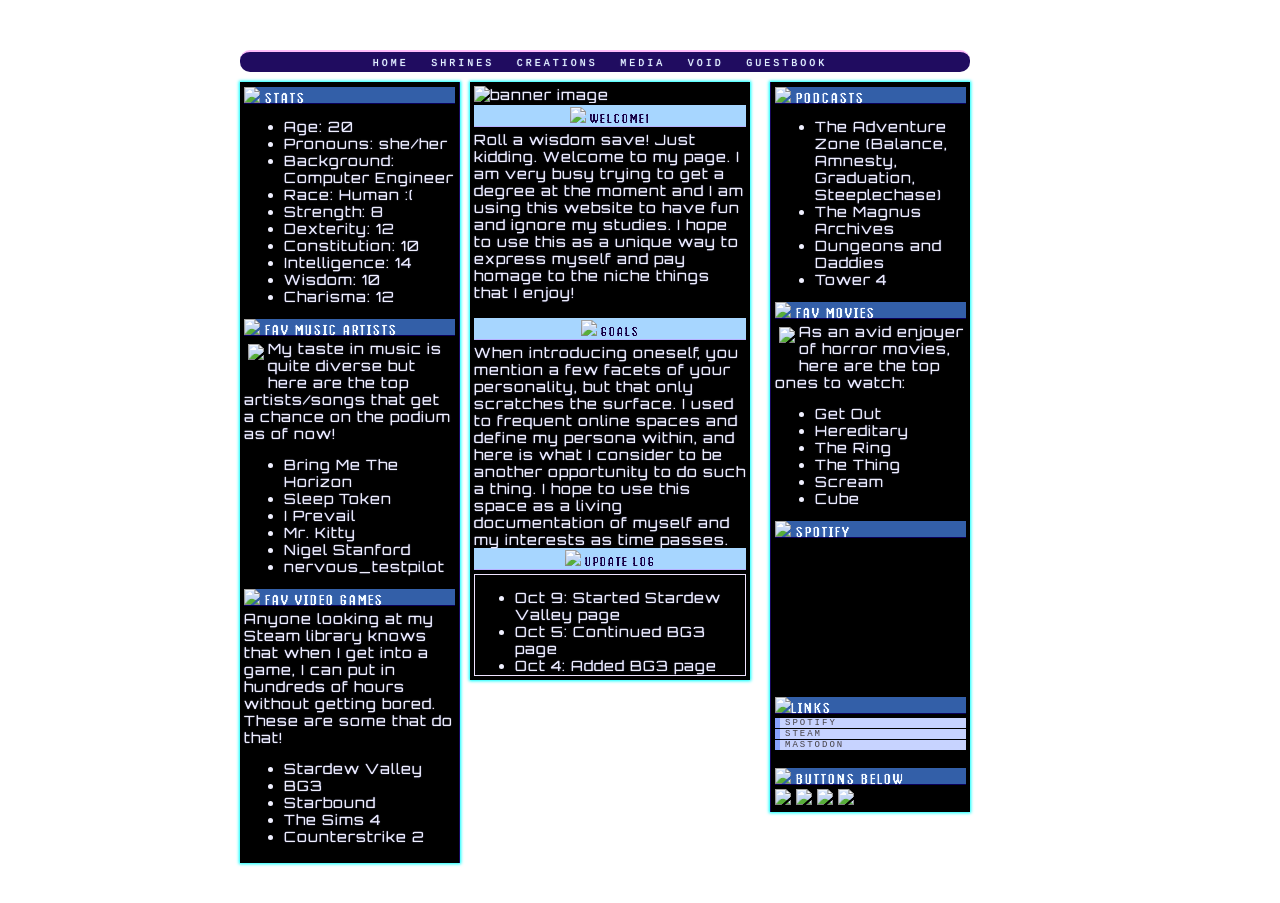
==== index.html @ 03b61a83 "Create index.html" ====
<!DOCTYPE html>
<html>
  <head>
  <link rel="preconnect" href="https://fonts.googleapis.com">
<link rel="preconnect" href="https://fonts.gstatic.com" crossorigin>
<link href="http://fonts.googleapis.com/css?family=Megrim|Lato" rel="stylesheet" type="text/css">
<link rel="preconnect" href="https://fonts.googleapis.com">
<link rel="preconnect" href="https://fonts.gstatic.com" crossorigin>
<link href="https://fonts.googleapis.com/css2?family=Handjet:wght@100..900&display=swap" rel="stylesheet">
<link rel="preconnect" href="https://fonts.googleapis.com">
<link rel="preconnect" href="https://fonts.gstatic.com" crossorigin>
<link href="https://fonts.googleapis.com/css2?family=Orbitron:wght@400..900&display=swap" rel="stylesheet">
      

    <meta charset="UTF-8">
    <meta name="viewport" content="width=device-width, initial-scale=1.0">
    <title>⋅˚₊space.jelliesଳ⋅˚₊‧</title>
    <link href="style.css" rel="stylesheet" type="text/css" media="all">
    <style type="text/css">
    

    
body {
  cursor: url("styleimages/jellycursor.png"), auto;
  background-image: url(https://pixeljoint.com/files/icons/full/space__r1437994661.gif);
  background-size: cover;
  <! want the color b6a7ff, 200e78!>
  font-family: lato, calibri, Verdana, Arial, Helvetica, sans-serif;
  font-size: 14px;
  text-shadow: 0px 0px 1px #c7c7ff;
  color:#f0f0ff;
  letter-spacing: 1px;}

      

#layout {
    margin: 50px auto;
    width: 800px;}
      
#navigation1 {
    width: 730px;
    float: left;
    margin: 0 auto;
    line-height:20px;
    text-align:center;}

#navigation2 {
    height: 20px;
    background: #200c60;
    border-top-left-radius: 10px;
    border-top-right-radius: 10px;
    border-bottom-left-radius: 10px;
    border-bottom-right-radius: 10px;
    border: 0px solid #444;
    margin: 0px;  border-left:0px solid #FBFEEA;
    border-top:2px solid #ffbbfa;
    }
      
      #navigation2 a {
    background:transparent; font:10px monospace,georgia;
    text-transform:uppercase;font-style:normal;line-height:20px;
    padding:4px; letter-spacing:3px;margin-right:10px;color:#e5f6ff;}

      
      
#content1 {
    width: 300px;
    float: left;
    margin: 10 auto;
    font-family:"Orbitron", sans-serif;
    font-style: normal;
    font-weight: normal}

#content2 {
    background:#000 url();
    border-top: 0px solid #666;
    margin: 10px;
    padding:4px;
    font-family:"Orbitron", sans-serif;
    box-shadow: 0px 0px 3px 1px #0ff}

      
      
#leftside {
    width: 220px;
    float: left;
    margin: 10 auto;}

#left {
    background:#000 url();
    border-top: 0px solid #666;
    margin: 0px;
    margin-top:10px;
    padding:4px;
    padding-top:5px;
    border-right:1px solid #18075c;
    font-family: "Orbitron", sans-serif;
    box-shadow: 0px 0px 3px 1px #0ff}

      
      
#rightside {
    width: 220px;
    float: left;
    margin: 0 auto;}

#right {
    background:#000 url();
    border-top: 0px solid #666;
    margin: 10px;
    padding:4px;
    padding-top:5px;
    border-left:1px solid #18075c;
    border-right: 0px solid #ffbbfa;
    font-family: "Orbitron", sans-serif;
    box-shadow: 0px 0px 3px 1px #0ff}
    
      

#footerwrap {
    width: 560px;
    float: left;
    margin: 0 auto;
    clear: both;
    line-height:20px;
    text-align:center;}

#footer {
    height: 40px;
    background: transparent;
    border-bottom-left-radius: 0px;
    border-bottom-right-radius: 0px;
    border: 0px solid #999;border-top:0px;
    margin: 0px;font:10px calibri;}



.title {font:16px arial;text-transform:uppercase;color:#f1faff;background:#335fa8;
      letter-spacing:2px;padding-left:4px;padding:0px;border-bottom:1px solid #0a005a;margin-bottom:4px;line-height:10px; font-family: "Handjet", sans-serif;
  font-optical-sizing: auto;
  font-weight: <weight>;
  font-style: normal;}
    
.content-title {text-align:center;font:14px arial;text-transform:uppercase;color:#140044;background:#a7d6ff;
      letter-spacing:2px;padding-left:4px;padding:2px;border-bottom:1px solid #b5b0ff;line-height:10px;margin-bottom:4px; font-family: "Handjet", sans-serif;
  font-optical-sizing: auto;
  font-weight: <weight>;
  font-style: normal;}    
    
    	
        
a:link, a:visited, a:active { 
color:#444;text-decoration:none;}
      
a:hover {
color:#999;}

b {color:#D18E8C;font-weight:normal;}

      
      
 .button {
display:block;background:#c7d3ff;margin-bottom:1px;padding-left:5px;text-transform:uppercase;border-left:5px solid #88a2ff;letter-spacing:2px;
font:9px monospace, sans-serif;color:#333;
}
.button:hover {
display:block;background:#f5f5f5;margin-bottom:1px;padding-left:5px;text-transform:uppercase;border-left:5px solid #d5c7ff;letter-spacing:2px;
font:9px monospace, arial;color:#666;
}
      
      
::-webkit-scrollbar-thumb {
background-color: #294A31;  
border-radius: 0px;
border:1px solid #ccc;
}
::-webkit-scrollbar {
width: 8px; height: 0px; 
background: transparent;
}
    
    </style>
</head>
  
  
  
<body>
  
    
<div id="layout">
        
   
   
        <div id="navigation1">
        <div id="navigation2">
        <a href="https://glassentropy.neocities.org">home</a> <a href="https://glassentropy.neocities.org/shrines">shrines</a> <a href="https://glassentropy.neocities.org/creations">creations</a> <a href="https://glassentropy.neocities.org/media">media</a> <a href="https://glassentropy.neocities.org/not_found">void</a> <a href="https://glassentropy.atabook.org/">guestbook</a>
          
          
        </div>
        </div>
  
  
  
  
        <div id="leftside">
        <div id="left">
          
          
        <div class="title">
        <img src="https://64.media.tumblr.com/8075d8ff79e6def586a9002537a0fb05/675a77468b0f4c8b-32/s75x75_c1/afbd2d9178550042dd900547893b4f3ae21e6200.gifv"> Stats </div>
        <ul>
          <li>Age: 20</li>
          <li>Pronouns: she/her</li>
          <li>Background: Computer Engineer</li>
          <li>Race: Human :(</li>
          <li>Strength: 8</li>
          <li>Dexterity: 12</li>
          <li>Constitution: 10</li>
          <li>Intelligence: 14 </li>
          <li>Wisdom: 10 </li>
          <li>Charisma: 12</li>
        </ul>
          
          
          <div class="title">
          <img src="https://64.media.tumblr.com/8075d8ff79e6def586a9002537a0fb05/675a77468b0f4c8b-32/s75x75_c1/afbd2d9178550042dd900547893b4f3ae21e6200.gifv"> Fav Music Artists </div>
<img src="https://64.media.tumblr.com/c2eaf38ad512bae8bf81dea0ddba32c4/tumblr_inline_pjztabVGAb1qi734a_400.gifv" height=30px align="left" style="margin:4px;"> 
My taste in music is quite diverse but here are the top artists/songs that get a chance on the podium as of now! 
<ul>
    <li>Bring Me The Horizon</li> <li>Sleep Token</li> <li>I Prevail</li> <li>Mr. Kitty</li> <li>Nigel Stanford</li> <li>nervous_testpilot</li>
</ul>

          
          
          <div class="title">
          <img src="https://64.media.tumblr.com/8075d8ff79e6def586a9002537a0fb05/675a77468b0f4c8b-32/s75x75_c1/afbd2d9178550042dd900547893b4f3ae21e6200.gifv"> Fav Video Games </div>
Anyone looking at my Steam library knows that when I get into a game, I can put in hundreds of hours without getting bored. These are some that do that!  
<ul>
    <li>Stardew Valley</li> <li>BG3</li> <li>Starbound</li> <li>The Sims 4</li> <li>Counterstrike 2</li>
</ul>
          
        </div>
        </div>
   
   
   
   
        <div id="content1">
        <div id="content2">
         
<img src="https://64.media.tumblr.com/c7f0bb0e48e5dab59f39ee13ab7c7410/tumblr_olpk90GNhx1rnlrxbo2_500.png" width="272" style="margin-bottom:2px;" alt="banner image"><br>
    
<div class="content-title"><img src="https://64.media.tumblr.com/8075d8ff79e6def586a9002537a0fb05/675a77468b0f4c8b-32/s75x75_c1/afbd2d9178550042dd900547893b4f3ae21e6200.gifv"> Welcome! </div>
Roll a wisdom save! Just kidding. Welcome to my page. I am very busy trying to get a degree at the moment and I am using this website to have fun and ignore my studies. I hope to use this as a unique way to express myself and pay homage to the niche things that I enjoy! <br><br>   
          
          
<div class="content-title"><img src="https://64.media.tumblr.com/8075d8ff79e6def586a9002537a0fb05/675a77468b0f4c8b-32/s75x75_c1/afbd2d9178550042dd900547893b4f3ae21e6200.gifv"> Goals </div>
When introducing oneself, you mention a few facets of your personality, but that only scratches the surface. I used to frequent online spaces and define my persona within, and here is what I consider to be another opportunity to do such a thing. I hope to use this space as a living documentation of myself and my interests as time passes. 
  
<div class="content-title"><img src="https://64.media.tumblr.com/8075d8ff79e6def586a9002537a0fb05/675a77468b0f4c8b-32/s75x75_c1/afbd2d9178550042dd900547893b4f3ae21e6200.gifv"> Update Log </div> 
<div style="height:100px;width:270px;border:1px solid #efe2ff;overflow:auto;">
<ul>
          <li>Oct 9: Started Stardew Valley page</li>
          <li>Oct 5: Continued BG3 page</li>
          <li>Oct 4: Added BG3 page</li>
          <li>Oct 3: Worked on shrines</li>
          <li>Sep 16: Added a few embeds</li>
          <li>Sep 15: Made account </li>
          </ul>
</div>
</div>
</div>
</div>
        
   
   
          
        <div id="rightside">
        <div id="right">
          
                   
<div class="title">
<img src="https://64.media.tumblr.com/8075d8ff79e6def586a9002537a0fb05/675a77468b0f4c8b-32/s75x75_c1/afbd2d9178550042dd900547893b4f3ae21e6200.gifv"> Podcasts </div>   
<ul>
<li>The Adventure Zone (Balance, Amnesty, Graduation, Steeplechase)</li>
<li>The Magnus Archives</li>  
<li>Dungeons and Daddies</li> 
<li>Tower 4</li>
</ul>         

 <div class="title">
          <img src="https://64.media.tumblr.com/8075d8ff79e6def586a9002537a0fb05/675a77468b0f4c8b-32/s75x75_c1/afbd2d9178550042dd900547893b4f3ae21e6200.gifv"> Fav Movies</div>
          <img src="https://64.media.tumblr.com/c2eaf38ad512bae8bf81dea0ddba32c4/tumblr_inline_pjztabVGAb1qi734a_400.gifv" height=30px align="left" style="margin:4px;"> 
As an avid enjoyer of horror movies, here are the top ones to watch: 
<ul>
    <li>Get Out</li><li>Hereditary</li><li>The Ring</li> <li>The Thing</li> <li>Scream</li> <li>Cube</li>
</ul>
          
<div class="title">
<img src="https://64.media.tumblr.com/8075d8ff79e6def586a9002537a0fb05/675a77468b0f4c8b-32/s75x75_c1/afbd2d9178550042dd900547893b4f3ae21e6200.gifv"> Spotify </div>  
<iframe style="border-radius:12px" src="https://open.spotify.com/embed/playlist/5ChOmPVNMXtzlqCOx0ndo5?utm_source=generator" width="100%" height="152" frameborder="0" allowfullscreen="" allow="autoplay; clipboard-write; encrypted-media; fullscreen; picture-in-picture" loading="lazy"></iframe>                  
                   
<div class="title">
<img src="https://64.media.tumblr.com/8075d8ff79e6def586a9002537a0fb05/675a77468b0f4c8b-32/s75x75_c1/afbd2d9178550042dd900547893b4f3ae21e6200.gifv">links</div>  
          <a href="https://open.spotify.com/user/tmr5b4obgpc4z6iu2bwmz85d6?si=041c940abf2a4a41" class="button">Spotify</a>
          <a href="https://steamcommunity.com/profiles/76561198974904320/" class="button">Steam</a>
          <a href="https://mastodon.social/@redacted_riri" class="button">Mastodon</a>
          <br>
          
<div class="title">
<img src="https://64.media.tumblr.com/8075d8ff79e6def586a9002537a0fb05/675a77468b0f4c8b-32/s75x75_c1/afbd2d9178550042dd900547893b4f3ae21e6200.gifv"> Buttons Below </div>
<a href="https://glassentropy.neocities.org/"><img src="https://glassentropy.neocities.org/glassentropybanner.png"></a>
<a href="https://bance.neocities.org/"><img src="https://bance.neocities.org/image/bance.gif"></a>
<a href="https://glassentropy.neocities.org/"><img src="https://glassentropy.neocities.org/styleimages/slipaway.gif"></a>
<a href="https://glassentropy.neocities.org/"><img src="https://glassentropy.neocities.org/styleimages/stargazer.gif"></a>
          
        </div>
        </div>
   
   
   
   
   
        <div id="footerwrap">
        <div id="footer"><br>
          
        </div>
        </div>
    </div>
  </body>
</html>
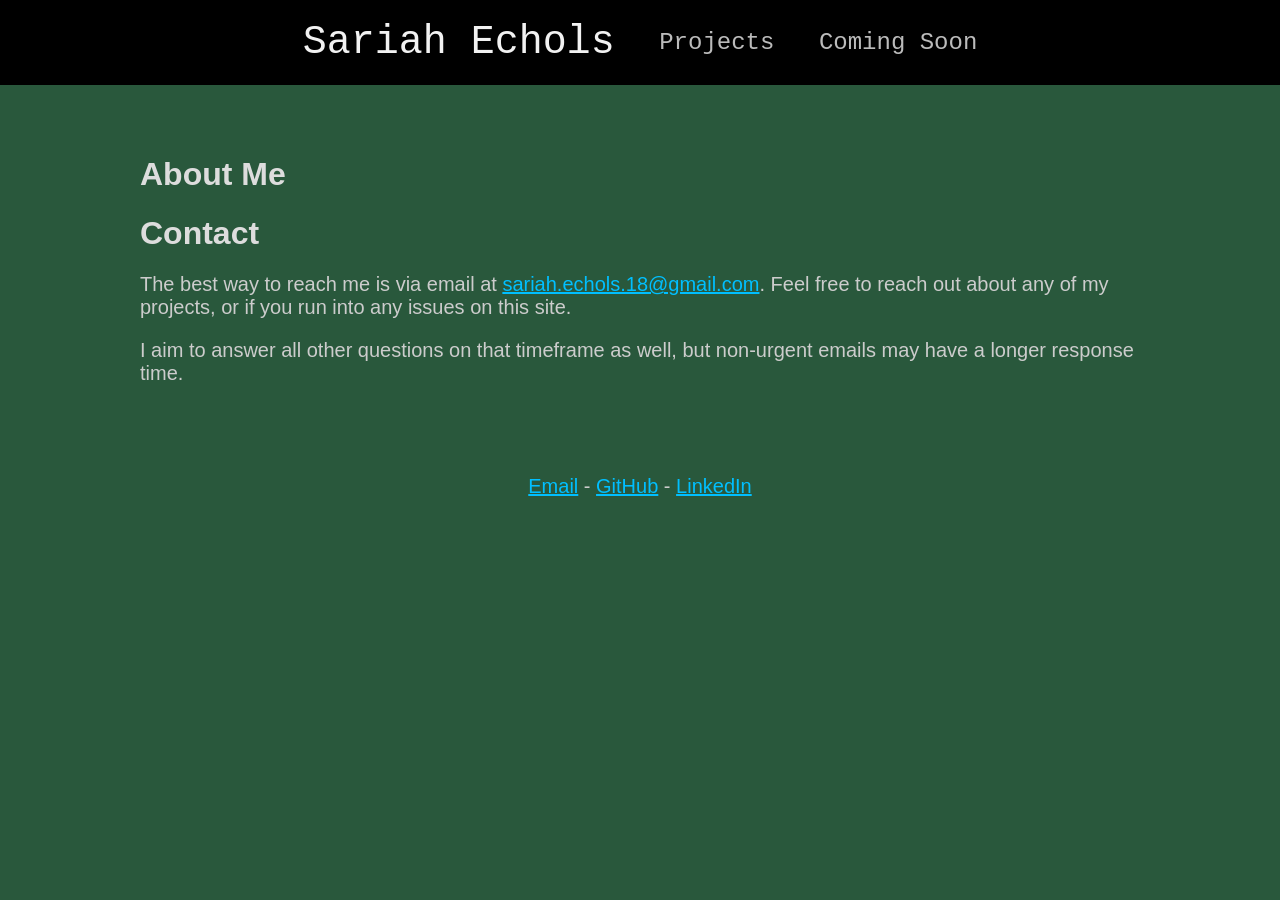
==== commit f5dd65ac: "Refresh personal website" ====
--- a/index.html
+++ b/index.html
@@ -1,331 +1,156 @@
 <!DOCTYPE html>
 <html>
-  <head>
-  <link rel="preconnect" href="https://fonts.googleapis.com">
-<link rel="preconnect" href="https://fonts.gstatic.com" crossorigin>
-<link href="http://fonts.googleapis.com/css?family=Megrim|Lato" rel="stylesheet" type="text/css">
-<link rel="preconnect" href="https://fonts.googleapis.com">
-<link rel="preconnect" href="https://fonts.gstatic.com" crossorigin>
-<link href="https://fonts.googleapis.com/css2?family=Handjet:wght@100..900&display=swap" rel="stylesheet">
-<link rel="preconnect" href="https://fonts.googleapis.com">
-<link rel="preconnect" href="https://fonts.gstatic.com" crossorigin>
-<link href="https://fonts.googleapis.com/css2?family=Orbitron:wght@400..900&display=swap" rel="stylesheet">
-      
+<head>
+	
+	<title>Sariah Echols</title>
+	<meta name="viewport" content="width=device-width, initial-scale=1.0">
+	<link rel="icon" type="image/png" href="/images/favicon.png">
+	
+	<style>
+	
+	body{
+		margin: auto;
+		background-color: #29583c;
+		font-family: Helvetica, sans-serif;
+	}
+	
+	p{
+		font-size:20px;
+		color: #ccc;
+	}
+	
+	h1{
+		color: #ddd;
+	}
+	
+	li{
+		color: #ccc;
+	}
+	
+	ul.p{
+		font-size:20px;
+		color: #ccc;
+	}
+	
+	a{
+		color: #00bfff;
+	}
+	a:visited{
+		color: #9932cc;
+	}
+	
+	.normal-content{
+		max-width: 1000px;
+		margin: auto;
+		padding-right: 50px;
+		padding-left: 50px;
+	}
+	
+	.centered-content{
+		max-width: 1000px;
+		margin: auto;
+		padding-right: 50px;
+		padding-left: 50px;
+		text-align: center;
+	}
 
-    <meta charset="UTF-8">
-    <meta name="viewport" content="width=device-width, initial-scale=1.0">
-    <title>⋅˚₊space.jelliesଳ⋅˚₊‧</title>
-    <link href="style.css" rel="stylesheet" type="text/css" media="all">
-    <style type="text/css">
-    
+	ul.nav {
+		padding-left: 0px;
+		padding-top: 10px;
+		padding-bottom: 10px;
+		color: #bbb;
+		background-color: #000;
+		text-align: center;
+		position: relative;
+		bottom: 16px;
+	}
+	
+	ul.nav li{
+		display: inline-block;
+		padding: 10px 20px;
+		font-size: 24px;
+		text-decoration: none;
+		color: #bbb;
+	}
+	
+	.top-bar-link a{
+		color: #bbb;
+		font-size: 24px;
+		text-decoration: none;
+		font-family: Courier, sans-serif;
+	}
+	
+	.top-bar-link a:hover{
+		color: #ddd;
+	}
+	
+	.top-bar-title a{
+		color: #f2f2f2;
+		font-size: 40px;
+		text-decoration: none;
+		font-family: Courier, sans-serif;
+	}
+	
+	.top-bar-title a:hover{
+		color: #fff;
+	}
+	
+	.footer{ 
+		padding-top: 50px;
+		text-align: center;
+    }
+   
+	</style>
+	
+</head>
 
-    
-body {
-  cursor: url("styleimages/jellycursor.png"), auto;
-  background-image: url(https://pixeljoint.com/files/icons/full/space__r1437994661.gif);
-  background-size: cover;
-  <! want the color b6a7ff, 200e78!>
-  font-family: lato, calibri, Verdana, Arial, Helvetica, sans-serif;
-  font-size: 14px;
-  text-shadow: 0px 0px 1px #c7c7ff;
-  color:#f0f0ff;
-  letter-spacing: 1px;}
+<body>
 
-      
-
-#layout {
-    margin: 50px auto;
-    width: 800px;}
-      
-#navigation1 {
-    width: 730px;
-    float: left;
-    margin: 0 auto;
-    line-height:20px;
-    text-align:center;}
-
-#navigation2 {
-    height: 20px;
-    background: #200c60;
-    border-top-left-radius: 10px;
-    border-top-right-radius: 10px;
-    border-bottom-left-radius: 10px;
-    border-bottom-right-radius: 10px;
-    border: 0px solid #444;
-    margin: 0px;  border-left:0px solid #FBFEEA;
-    border-top:2px solid #ffbbfa;
-    }
-      
-      #navigation2 a {
-    background:transparent; font:10px monospace,georgia;
-    text-transform:uppercase;font-style:normal;line-height:20px;
-    padding:4px; letter-spacing:3px;margin-right:10px;color:#e5f6ff;}
-
-      
-      
-#content1 {
-    width: 300px;
-    float: left;
-    margin: 10 auto;
-    font-family:"Orbitron", sans-serif;
-    font-style: normal;
-    font-weight: normal}
-
-#content2 {
-    background:#000 url();
-    border-top: 0px solid #666;
-    margin: 10px;
-    padding:4px;
-    font-family:"Orbitron", sans-serif;
-    box-shadow: 0px 0px 3px 1px #0ff}
-
-      
-      
-#leftside {
-    width: 220px;
-    float: left;
-    margin: 10 auto;}
-
-#left {
-    background:#000 url();
-    border-top: 0px solid #666;
-    margin: 0px;
-    margin-top:10px;
-    padding:4px;
-    padding-top:5px;
-    border-right:1px solid #18075c;
-    font-family: "Orbitron", sans-serif;
-    box-shadow: 0px 0px 3px 1px #0ff}
-
-      
-      
-#rightside {
-    width: 220px;
-    float: left;
-    margin: 0 auto;}
-
-#right {
-    background:#000 url();
-    border-top: 0px solid #666;
-    margin: 10px;
-    padding:4px;
-    padding-top:5px;
-    border-left:1px solid #18075c;
-    border-right: 0px solid #ffbbfa;
-    font-family: "Orbitron", sans-serif;
-    box-shadow: 0px 0px 3px 1px #0ff}
-    
-      
-
-#footerwrap {
-    width: 560px;
-    float: left;
-    margin: 0 auto;
-    clear: both;
-    line-height:20px;
-    text-align:center;}
-
-#footer {
-    height: 40px;
-    background: transparent;
-    border-bottom-left-radius: 0px;
-    border-bottom-right-radius: 0px;
-    border: 0px solid #999;border-top:0px;
-    margin: 0px;font:10px calibri;}
-
-
-
-.title {font:16px arial;text-transform:uppercase;color:#f1faff;background:#335fa8;
-      letter-spacing:2px;padding-left:4px;padding:0px;border-bottom:1px solid #0a005a;margin-bottom:4px;line-height:10px; font-family: "Handjet", sans-serif;
-  font-optical-sizing: auto;
-  font-weight: <weight>;
-  font-style: normal;}
-    
-.content-title {text-align:center;font:14px arial;text-transform:uppercase;color:#140044;background:#a7d6ff;
-      letter-spacing:2px;padding-left:4px;padding:2px;border-bottom:1px solid #b5b0ff;line-height:10px;margin-bottom:4px; font-family: "Handjet", sans-serif;
-  font-optical-sizing: auto;
-  font-weight: <weight>;
-  font-style: normal;}    
-    
-    	
-        
-a:link, a:visited, a:active { 
-color:#444;text-decoration:none;}
-      
-a:hover {
-color:#999;}
-
-b {color:#D18E8C;font-weight:normal;}
-
-      
-      
- .button {
-display:block;background:#c7d3ff;margin-bottom:1px;padding-left:5px;text-transform:uppercase;border-left:5px solid #88a2ff;letter-spacing:2px;
-font:9px monospace, sans-serif;color:#333;
-}
-.button:hover {
-display:block;background:#f5f5f5;margin-bottom:1px;padding-left:5px;text-transform:uppercase;border-left:5px solid #d5c7ff;letter-spacing:2px;
-font:9px monospace, arial;color:#666;
-}
-      
-      
-::-webkit-scrollbar-thumb {
-background-color: #294A31;  
-border-radius: 0px;
-border:1px solid #ccc;
-}
-::-webkit-scrollbar {
-width: 8px; height: 0px; 
-background: transparent;
-}
-    
-    </style>
-</head>
-  
-  
-  
-<body>
-  
-    
-<div id="layout">
-        
-   
-   
-        <div id="navigation1">
-        <div id="navigation2">
-        <a href="https://glassentropy.neocities.org">home</a> <a href="https://glassentropy.neocities.org/shrines">shrines</a> <a href="https://glassentropy.neocities.org/creations">creations</a> <a href="https://glassentropy.neocities.org/media">media</a> <a href="https://glassentropy.neocities.org/not_found">void</a> <a href="https://glassentropy.atabook.org/">guestbook</a>
-          
-          
-        </div>
-        </div>
-  
-  
-  
-  
-        <div id="leftside">
-        <div id="left">
-          
-          
-        <div class="title">
-        <img src="https://64.media.tumblr.com/8075d8ff79e6def586a9002537a0fb05/675a77468b0f4c8b-32/s75x75_c1/afbd2d9178550042dd900547893b4f3ae21e6200.gifv"> Stats </div>
-        <ul>
-          <li>Age: 20</li>
-          <li>Pronouns: she/her</li>
-          <li>Background: Computer Engineer</li>
-          <li>Race: Human :(</li>
-          <li>Strength: 8</li>
-          <li>Dexterity: 12</li>
-          <li>Constitution: 10</li>
-          <li>Intelligence: 14 </li>
-          <li>Wisdom: 10 </li>
-          <li>Charisma: 12</li>
-        </ul>
-          
-          
-          <div class="title">
-          <img src="https://64.media.tumblr.com/8075d8ff79e6def586a9002537a0fb05/675a77468b0f4c8b-32/s75x75_c1/afbd2d9178550042dd900547893b4f3ae21e6200.gifv"> Fav Music Artists </div>
-<img src="https://64.media.tumblr.com/c2eaf38ad512bae8bf81dea0ddba32c4/tumblr_inline_pjztabVGAb1qi734a_400.gifv" height=30px align="left" style="margin:4px;"> 
-My taste in music is quite diverse but here are the top artists/songs that get a chance on the podium as of now! 
-<ul>
-    <li>Bring Me The Horizon</li> <li>Sleep Token</li> <li>I Prevail</li> <li>Mr. Kitty</li> <li>Nigel Stanford</li> <li>nervous_testpilot</li>
+<ul class="nav">
+	<li>
+		<div class="top-bar-title">
+			<a href="./index.html">Sariah Echols</a>
+		</div>
+	</li>
+	<li style="transform: translateY(-8%);">
+		<div class="top-bar-link">
+			<a href="./projects.html" style="text-decoration: none;">Projects</a>
+		</div>
+	</li>
+	<li style="transform: translateY(-8%);">
+		<div class="top-bar-link">
+			<a href="./index.html" style="text-decoration: none;">Coming Soon</a>
+		</div>
+	</li>
 </ul>
 
-          
-          
-          <div class="title">
-          <img src="https://64.media.tumblr.com/8075d8ff79e6def586a9002537a0fb05/675a77468b0f4c8b-32/s75x75_c1/afbd2d9178550042dd900547893b4f3ae21e6200.gifv"> Fav Video Games </div>
-Anyone looking at my Steam library knows that when I get into a game, I can put in hundreds of hours without getting bored. These are some that do that!  
-<ul>
-    <li>Stardew Valley</li> <li>BG3</li> <li>Starbound</li> <li>The Sims 4</li> <li>Counterstrike 2</li>
-</ul>
-          
-        </div>
-        </div>
-   
-   
-   
-   
-        <div id="content1">
-        <div id="content2">
-         
-<img src="https://64.media.tumblr.com/c7f0bb0e48e5dab59f39ee13ab7c7410/tumblr_olpk90GNhx1rnlrxbo2_500.png" width="272" style="margin-bottom:2px;" alt="banner image"><br>
-    
-<div class="content-title"><img src="https://64.media.tumblr.com/8075d8ff79e6def586a9002537a0fb05/675a77468b0f4c8b-32/s75x75_c1/afbd2d9178550042dd900547893b4f3ae21e6200.gifv"> Welcome! </div>
-Roll a wisdom save! Just kidding. Welcome to my page. I am very busy trying to get a degree at the moment and I am using this website to have fun and ignore my studies. I hope to use this as a unique way to express myself and pay homage to the niche things that I enjoy! <br><br>   
-          
-          
-<div class="content-title"><img src="https://64.media.tumblr.com/8075d8ff79e6def586a9002537a0fb05/675a77468b0f4c8b-32/s75x75_c1/afbd2d9178550042dd900547893b4f3ae21e6200.gifv"> Goals </div>
-When introducing oneself, you mention a few facets of your personality, but that only scratches the surface. I used to frequent online spaces and define my persona within, and here is what I consider to be another opportunity to do such a thing. I hope to use this space as a living documentation of myself and my interests as time passes. 
-  
-<div class="content-title"><img src="https://64.media.tumblr.com/8075d8ff79e6def586a9002537a0fb05/675a77468b0f4c8b-32/s75x75_c1/afbd2d9178550042dd900547893b4f3ae21e6200.gifv"> Update Log </div> 
-<div style="height:100px;width:270px;border:1px solid #efe2ff;overflow:auto;">
-<ul>
-          <li>Oct 9: Started Stardew Valley page</li>
-          <li>Oct 5: Continued BG3 page</li>
-          <li>Oct 4: Added BG3 page</li>
-          <li>Oct 3: Worked on shrines</li>
-          <li>Sep 16: Added a few embeds</li>
-          <li>Sep 15: Made account </li>
-          </ul>
+<div class="normal-content">
+
+	<img src="images\" alt="" width="400px" style="border-radius:10%; transform:translateX(10px); float: right;"><br>
+	
+	<h1>About Me</h1>
+	<p>
+	
+	</p>
+	
+	<h1>Contact</h1>
+	<p>
+	The best way to reach me is via email at <a href="mailto:sariah.echols.18@gmail.com">sariah.echols.18@gmail.com</a>.
+	Feel free to reach out about any of my projects, or if you run into any issues on this site.
+	</p>
+	<p>
+	I aim to answer all other questions on that timeframe as well, but non-urgent emails may have a longer response time.
+	</p>
+	<p>
+	</p>
+	
+	<div class="footer">
+		<p>
+			<a href="mailto:sariah.echols.18@gmail.com">Email</a> - <a href="https://github.com/redacted-riri">GitHub</a> - <a href="https://www.linkedin.com/in/sariah-echols/">LinkedIn</a>
+		</p>
+	</div>
+	
 </div>
-</div>
-</div>
-</div>
-        
-   
-   
-          
-        <div id="rightside">
-        <div id="right">
-          
-                   
-<div class="title">
-<img src="https://64.media.tumblr.com/8075d8ff79e6def586a9002537a0fb05/675a77468b0f4c8b-32/s75x75_c1/afbd2d9178550042dd900547893b4f3ae21e6200.gifv"> Podcasts </div>   
-<ul>
-<li>The Adventure Zone (Balance, Amnesty, Graduation, Steeplechase)</li>
-<li>The Magnus Archives</li>  
-<li>Dungeons and Daddies</li> 
-<li>Tower 4</li>
-</ul>         
 
- <div class="title">
-          <img src="https://64.media.tumblr.com/8075d8ff79e6def586a9002537a0fb05/675a77468b0f4c8b-32/s75x75_c1/afbd2d9178550042dd900547893b4f3ae21e6200.gifv"> Fav Movies</div>
-          <img src="https://64.media.tumblr.com/c2eaf38ad512bae8bf81dea0ddba32c4/tumblr_inline_pjztabVGAb1qi734a_400.gifv" height=30px align="left" style="margin:4px;"> 
-As an avid enjoyer of horror movies, here are the top ones to watch: 
-<ul>
-    <li>Get Out</li><li>Hereditary</li><li>The Ring</li> <li>The Thing</li> <li>Scream</li> <li>Cube</li>
-</ul>
-          
-<div class="title">
-<img src="https://64.media.tumblr.com/8075d8ff79e6def586a9002537a0fb05/675a77468b0f4c8b-32/s75x75_c1/afbd2d9178550042dd900547893b4f3ae21e6200.gifv"> Spotify </div>  
-<iframe style="border-radius:12px" src="https://open.spotify.com/embed/playlist/5ChOmPVNMXtzlqCOx0ndo5?utm_source=generator" width="100%" height="152" frameborder="0" allowfullscreen="" allow="autoplay; clipboard-write; encrypted-media; fullscreen; picture-in-picture" loading="lazy"></iframe>                  
-                   
-<div class="title">
-<img src="https://64.media.tumblr.com/8075d8ff79e6def586a9002537a0fb05/675a77468b0f4c8b-32/s75x75_c1/afbd2d9178550042dd900547893b4f3ae21e6200.gifv">links</div>  
-          <a href="https://open.spotify.com/user/tmr5b4obgpc4z6iu2bwmz85d6?si=041c940abf2a4a41" class="button">Spotify</a>
-          <a href="https://steamcommunity.com/profiles/76561198974904320/" class="button">Steam</a>
-          <a href="https://mastodon.social/@redacted_riri" class="button">Mastodon</a>
-          <br>
-          
-<div class="title">
-<img src="https://64.media.tumblr.com/8075d8ff79e6def586a9002537a0fb05/675a77468b0f4c8b-32/s75x75_c1/afbd2d9178550042dd900547893b4f3ae21e6200.gifv"> Buttons Below </div>
-<a href="https://glassentropy.neocities.org/"><img src="https://glassentropy.neocities.org/glassentropybanner.png"></a>
-<a href="https://bance.neocities.org/"><img src="https://bance.neocities.org/image/bance.gif"></a>
-<a href="https://glassentropy.neocities.org/"><img src="https://glassentropy.neocities.org/styleimages/slipaway.gif"></a>
-<a href="https://glassentropy.neocities.org/"><img src="https://glassentropy.neocities.org/styleimages/stargazer.gif"></a>
-          
-        </div>
-        </div>
-   
-   
-   
-   
-   
-        <div id="footerwrap">
-        <div id="footer"><br>
-          
-        </div>
-        </div>
-    </div>
-  </body>
+</body>
 </html>
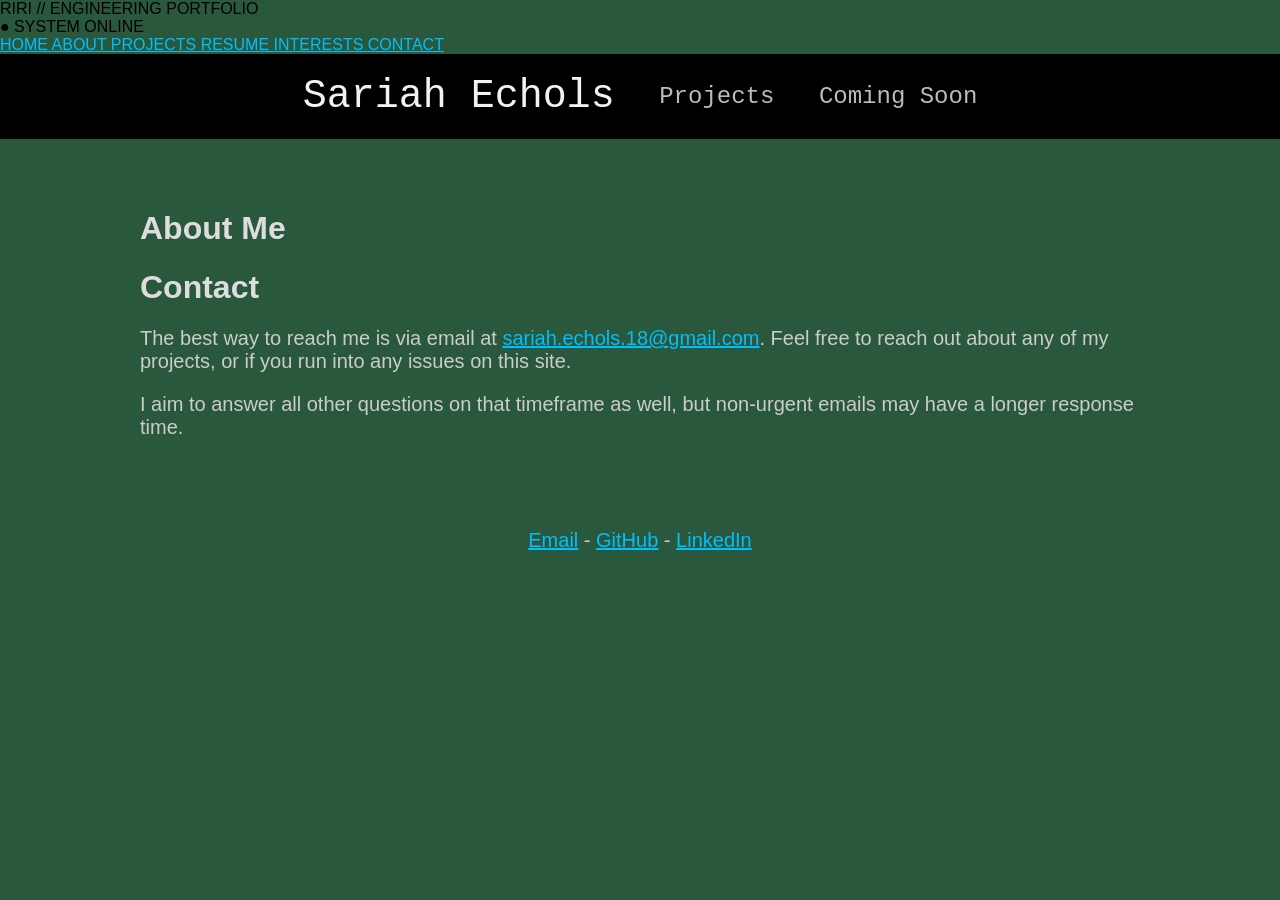
==== commit 1f5614a8: "Add navigation css file for header" ====
--- a/index.html
+++ b/index.html
@@ -1,5 +1,46 @@
 <!DOCTYPE html>
 <html>
+	<header class="site-header">
+
+    <div class="system-bar">
+        <div class="system-name">
+            RIRI // ENGINEERING PORTFOLIO
+        </div>
+
+        <div class="system-status">
+            ● SYSTEM ONLINE
+        </div>
+    </div>
+
+    <nav class="main-nav">
+
+        <a href="index.html" class="active">
+            HOME
+        </a>
+
+        <a href="about.html">
+            ABOUT
+        </a>
+
+        <a href="projects.html">
+            PROJECTS
+        </a>
+
+        <a href="resume.html">
+            RESUME
+        </a>
+
+        <a href="interests.html">
+            INTERESTS
+        </a>
+
+        <a href="contact.html">
+            CONTACT
+        </a>
+
+    </nav>
+
+</header>
 <head>
 	
 	<title>Sariah Echols</title>
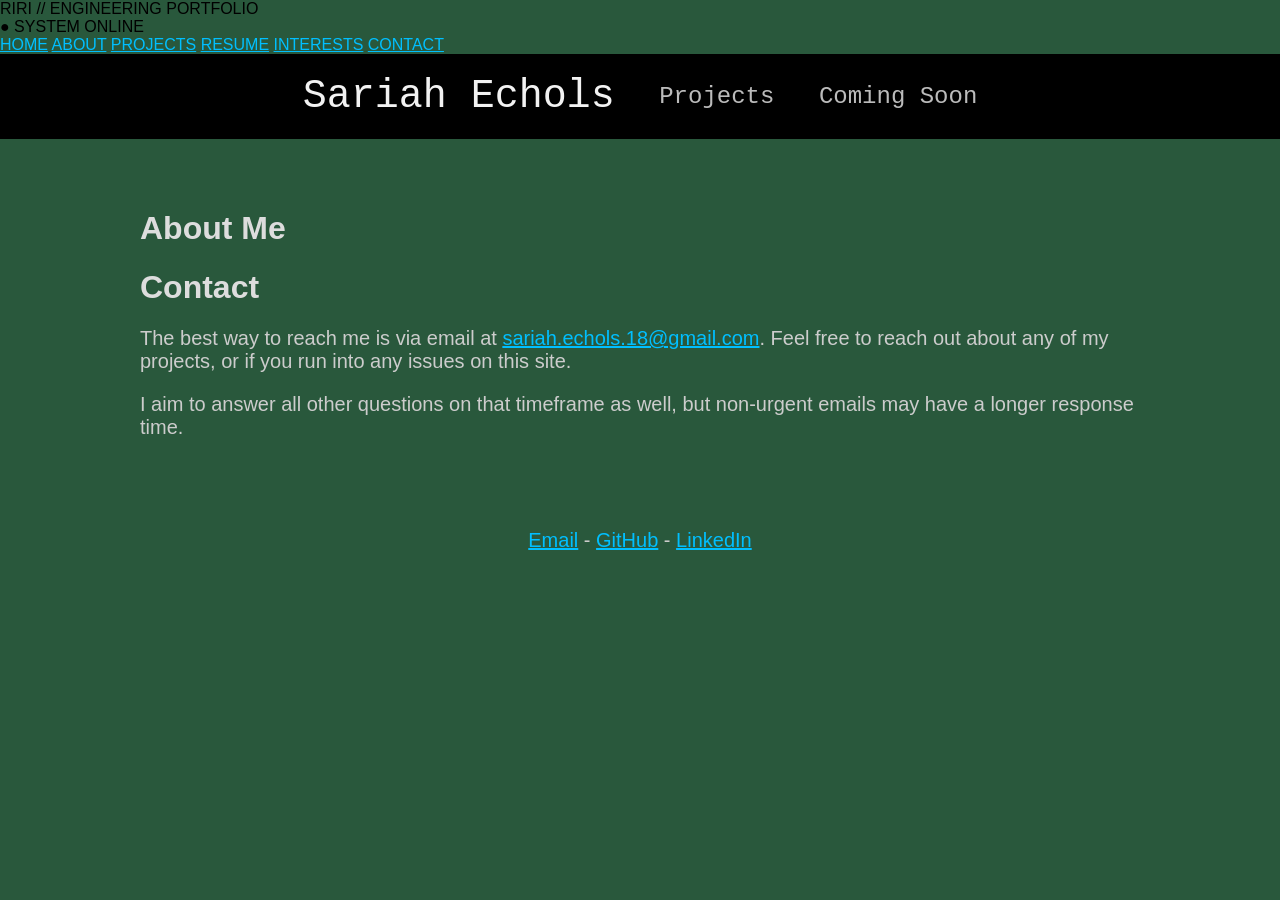
==== commit 328264f4: "add more stylesheets and contact page" ====
--- a/index.html
+++ b/index.html
@@ -1,46 +1,28 @@
 <!DOCTYPE html>
 <html>
-	<header class="site-header">
+    <!-- ================================
+         SITE HEADER
+         ================================ -->
+    <header class="site-header">
+        <div class="system-bar">
+            <div class="system-name">
+                RIRI // ENGINEERING PORTFOLIO
+            </div>
 
-    <div class="system-bar">
-        <div class="system-name">
-            RIRI // ENGINEERING PORTFOLIO
+            <div class="system-status">
+                ● SYSTEM ONLINE
+            </div>
         </div>
 
-        <div class="system-status">
-            ● SYSTEM ONLINE
-        </div>
-    </div>
-
-    <nav class="main-nav">
-
-        <a href="index.html" class="active">
-            HOME
-        </a>
-
-        <a href="about.html">
-            ABOUT
-        </a>
-
-        <a href="projects.html">
-            PROJECTS
-        </a>
-
-        <a href="resume.html">
-            RESUME
-        </a>
-
-        <a href="interests.html">
-            INTERESTS
-        </a>
-
-        <a href="contact.html">
-            CONTACT
-        </a>
-
-    </nav>
-
-</header>
+        <nav class="main-nav">
+            <a href="index.html" class="active">HOME</a>
+            <a href="about.html">ABOUT</a>
+            <a href="projects.html">PROJECTS</a>
+            <a href="resume.html">RESUME</a>
+            <a href="interests.html">INTERESTS</a>
+            <a href="contact.html" >CONTACT</a>
+        </nav>
+    </header>
 <head>
 	
 	<title>Sariah Echols</title>
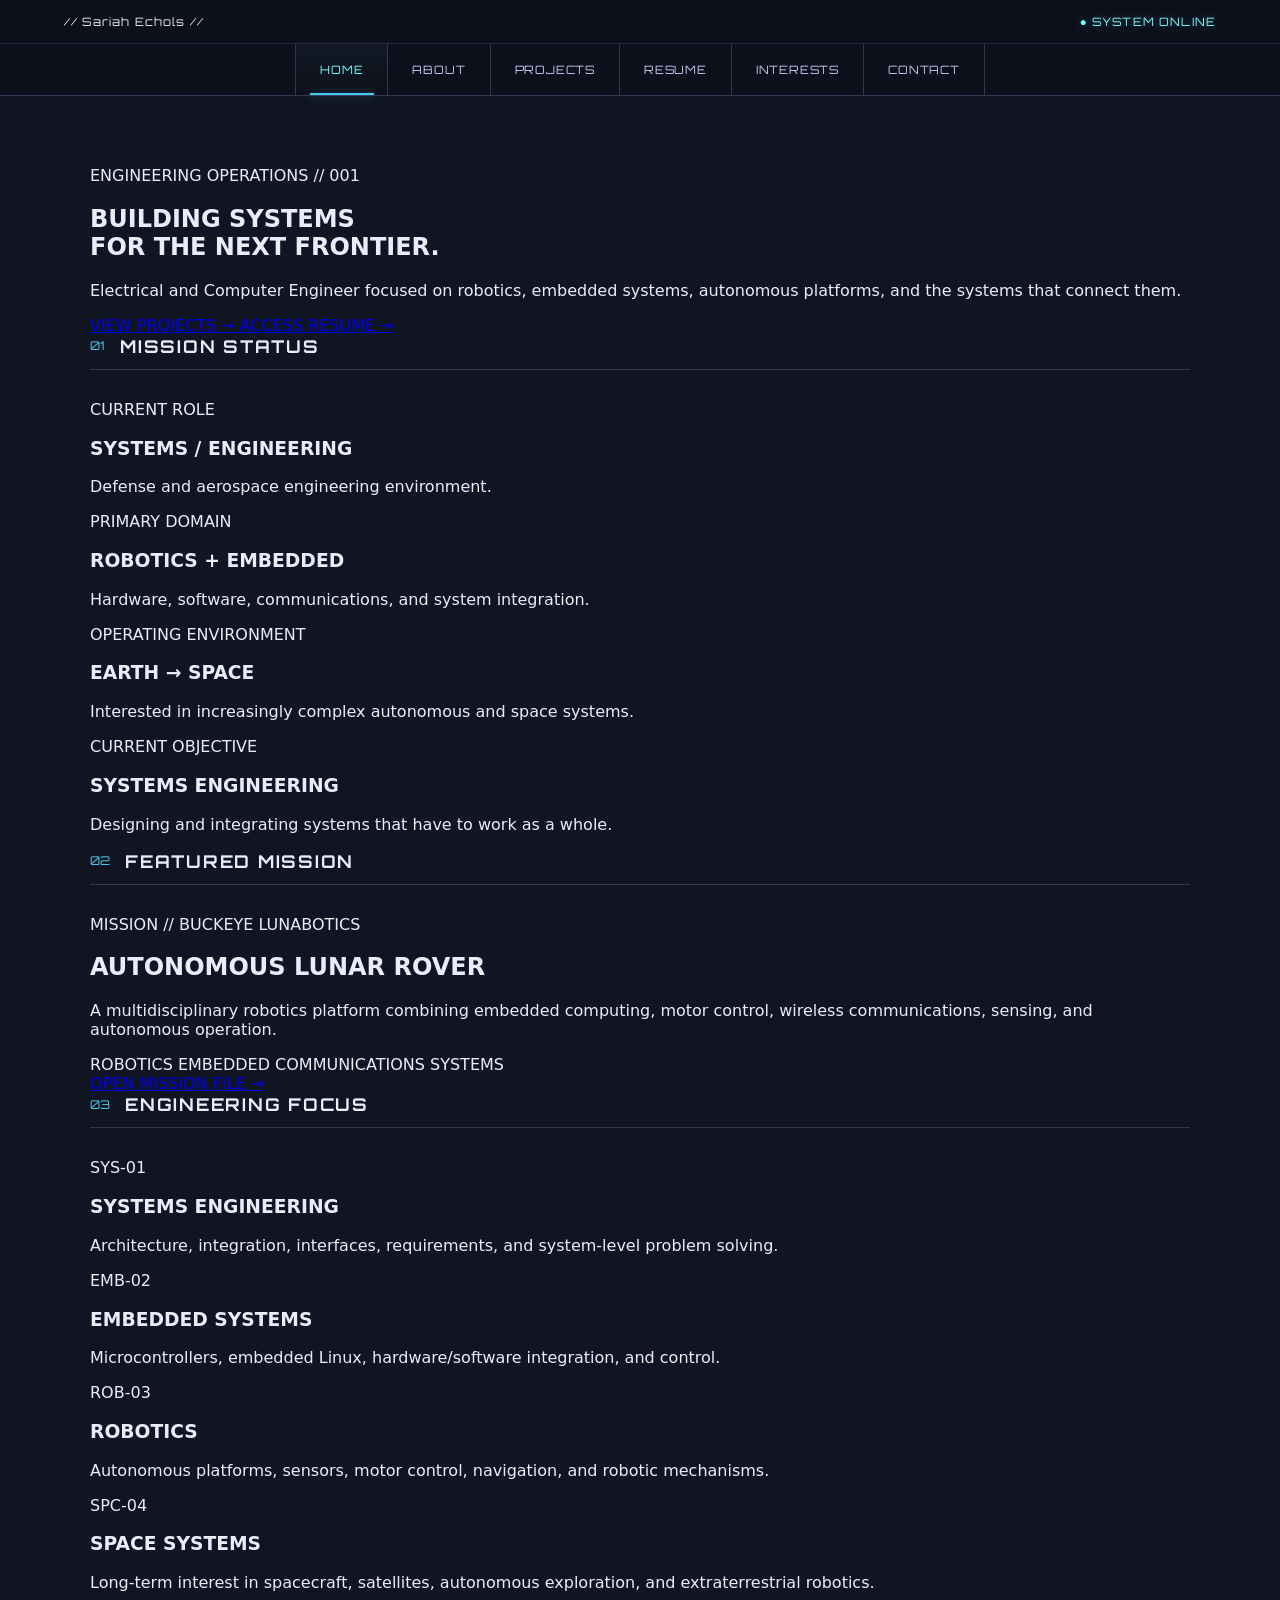
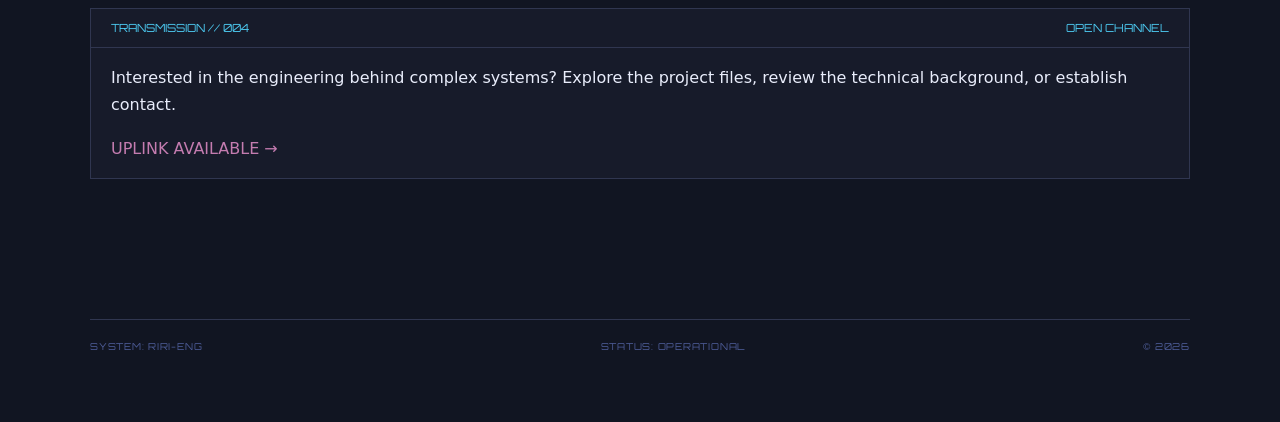
==== commit c591fe12: "Frame for main page" ====
--- a/index.html
+++ b/index.html
@@ -1,179 +1,368 @@
 <!DOCTYPE html>
-<html>
-    <!-- ================================
+<html lang="en">
+
+<head>
+    <meta charset="UTF-8">
+    <meta name="viewport" content="width=device-width, initial-scale=1.0">
+
+    <title>// Sariah Echols //</title>
+
+    <link
+        href="https://fonts.googleapis.com/css2?family=Orbitron:wght@400;500;600;700&display=swap"
+        rel="stylesheet"
+    >
+
+    <link rel="stylesheet" href="css/main.css">
+    <link rel="stylesheet" href="css/navigation.css">
+</head>
+
+<body>
+
+    <!-- =========================================
          SITE HEADER
-         ================================ -->
+    ========================================== -->
     <header class="site-header">
         <div class="system-bar">
-            <div class="system-name">
-                RIRI // ENGINEERING PORTFOLIO
-            </div>
-
-            <div class="system-status">
+            <span class="system-name">
+                // Sariah Echols //
+            </span>
+
+            <span class="system-status">
                 ● SYSTEM ONLINE
-            </div>
+            </span>
         </div>
 
         <nav class="main-nav">
-            <a href="index.html" class="active">HOME</a>
-            <a href="about.html">ABOUT</a>
-            <a href="projects.html">PROJECTS</a>
-            <a href="resume.html">RESUME</a>
-            <a href="interests.html">INTERESTS</a>
-            <a href="contact.html" >CONTACT</a>
+            <a href="index.html" class="active">
+                HOME
+            </a>
+
+            <a href="about.html">
+                ABOUT
+            </a>
+
+            <a href="projects.html">
+                PROJECTS
+            </a>
+
+            <a href="resume.html">
+                RESUME
+            </a>
+
+            <a href="interests.html">
+                INTERESTS
+            </a>
+
+            <a href="contact.html">
+                CONTACT
+            </a>
         </nav>
     </header>
-<head>
-	
-	<title>Sariah Echols</title>
-	<meta name="viewport" content="width=device-width, initial-scale=1.0">
-	<link rel="icon" type="image/png" href="/images/favicon.png">
-	
-	<style>
-	
-	body{
-		margin: auto;
-		background-color: #29583c;
-		font-family: Helvetica, sans-serif;
-	}
-	
-	p{
-		font-size:20px;
-		color: #ccc;
-	}
-	
-	h1{
-		color: #ddd;
-	}
-	
-	li{
-		color: #ccc;
-	}
-	
-	ul.p{
-		font-size:20px;
-		color: #ccc;
-	}
-	
-	a{
-		color: #00bfff;
-	}
-	a:visited{
-		color: #9932cc;
-	}
-	
-	.normal-content{
-		max-width: 1000px;
-		margin: auto;
-		padding-right: 50px;
-		padding-left: 50px;
-	}
-	
-	.centered-content{
-		max-width: 1000px;
-		margin: auto;
-		padding-right: 50px;
-		padding-left: 50px;
-		text-align: center;
-	}
-
-	ul.nav {
-		padding-left: 0px;
-		padding-top: 10px;
-		padding-bottom: 10px;
-		color: #bbb;
-		background-color: #000;
-		text-align: center;
-		position: relative;
-		bottom: 16px;
-	}
-	
-	ul.nav li{
-		display: inline-block;
-		padding: 10px 20px;
-		font-size: 24px;
-		text-decoration: none;
-		color: #bbb;
-	}
-	
-	.top-bar-link a{
-		color: #bbb;
-		font-size: 24px;
-		text-decoration: none;
-		font-family: Courier, sans-serif;
-	}
-	
-	.top-bar-link a:hover{
-		color: #ddd;
-	}
-	
-	.top-bar-title a{
-		color: #f2f2f2;
-		font-size: 40px;
-		text-decoration: none;
-		font-family: Courier, sans-serif;
-	}
-	
-	.top-bar-title a:hover{
-		color: #fff;
-	}
-	
-	.footer{ 
-		padding-top: 50px;
-		text-align: center;
-    }
-   
-	</style>
-	
-</head>
-
-<body>
-
-<ul class="nav">
-	<li>
-		<div class="top-bar-title">
-			<a href="./index.html">Sariah Echols</a>
-		</div>
-	</li>
-	<li style="transform: translateY(-8%);">
-		<div class="top-bar-link">
-			<a href="./projects.html" style="text-decoration: none;">Projects</a>
-		</div>
-	</li>
-	<li style="transform: translateY(-8%);">
-		<div class="top-bar-link">
-			<a href="./index.html" style="text-decoration: none;">Coming Soon</a>
-		</div>
-	</li>
-</ul>
-
-<div class="normal-content">
-
-	<img src="images\" alt="" width="400px" style="border-radius:10%; transform:translateX(10px); float: right;"><br>
-	
-	<h1>About Me</h1>
-	<p>
-	
-	</p>
-	
-	<h1>Contact</h1>
-	<p>
-	The best way to reach me is via email at <a href="mailto:sariah.echols.18@gmail.com">sariah.echols.18@gmail.com</a>.
-	Feel free to reach out about any of my projects, or if you run into any issues on this site.
-	</p>
-	<p>
-	I aim to answer all other questions on that timeframe as well, but non-urgent emails may have a longer response time.
-	</p>
-	<p>
-	</p>
-	
-	<div class="footer">
-		<p>
-			<a href="mailto:sariah.echols.18@gmail.com">Email</a> - <a href="https://github.com/redacted-riri">GitHub</a> - <a href="https://www.linkedin.com/in/sariah-echols/">LinkedIn</a>
-		</p>
-	</div>
-	
-</div>
+
+
+    <main class="page-container">
+
+        <!-- =====================================
+             MISSION INTRODUCTION
+        ====================================== -->
+        <section class="hero">
+            <div class="hero-label">
+                ENGINEERING OPERATIONS // 001
+            </div>
+
+            <h1>
+                BUILDING SYSTEMS<br>
+                FOR THE NEXT FRONTIER.
+            </h1>
+
+            <p class="hero-description">
+                Electrical and Computer Engineer focused on robotics,
+                embedded systems, autonomous platforms, and the systems
+                that connect them.
+            </p>
+
+            <div class="hero-actions">
+                <a href="projects.html">
+                    VIEW PROJECTS →
+                </a>
+
+                <a href="resume.html">
+                    ACCESS RESUME →
+                </a>
+            </div>
+        </section>
+
+
+        <!-- =====================================
+             MISSION STATUS
+        ====================================== -->
+        <section class="mission-status">
+            <div class="section-heading">
+                <span class="section-number">
+                    01
+                </span>
+
+                <h2>
+                    MISSION STATUS
+                </h2>
+            </div>
+
+
+            <div class="status-grid">
+                <div class="status-card">
+                    <span class="status-label">
+                        CURRENT ROLE
+                    </span>
+
+                    <h3>
+                        SYSTEMS / ENGINEERING
+                    </h3>
+
+                    <p>
+                        Defense and aerospace engineering
+                        environment.
+                    </p>
+                </div>
+
+
+                <div class="status-card">
+                    <span class="status-label">
+                        PRIMARY DOMAIN
+                    </span>
+
+                    <h3>
+                        ROBOTICS + EMBEDDED
+                    </h3>
+
+                    <p>
+                        Hardware, software, communications,
+                        and system integration.
+                    </p>
+                </div>
+
+
+                <div class="status-card">
+                    <span class="status-label">
+                        OPERATING ENVIRONMENT
+                    </span>
+
+                    <h3>
+                        EARTH → SPACE
+                    </h3>
+
+                    <p>
+                        Interested in increasingly complex
+                        autonomous and space systems.
+                    </p>
+                </div>
+
+
+                <div class="status-card">
+                    <span class="status-label">
+                        CURRENT OBJECTIVE
+                    </span>
+
+                    <h3>
+                        SYSTEMS ENGINEERING
+                    </h3>
+
+                    <p>
+                        Designing and integrating systems
+                        that have to work as a whole.
+                    </p>
+                </div>
+            </div>
+        </section>
+
+
+        <!-- =====================================
+             FEATURED MISSION
+        ====================================== -->
+        <section class="featured-project">
+            <div class="section-heading">
+                <span class="section-number">
+                    02
+                </span>
+
+                <h2>
+                    FEATURED MISSION
+                </h2>
+            </div>
+
+
+            <div class="project-panel">
+                <div class="project-meta">
+                    MISSION // BUCKEYE LUNABOTICS
+                </div>
+
+                <h2>
+                    AUTONOMOUS LUNAR ROVER
+                </h2>
+
+                <p>
+                    A multidisciplinary robotics platform combining
+                    embedded computing, motor control, wireless
+                    communications, sensing, and autonomous operation.
+                </p>
+
+
+                <div class="project-tags">
+                    <span>
+                        ROBOTICS
+                    </span>
+
+                    <span>
+                        EMBEDDED
+                    </span>
+
+                    <span>
+                        COMMUNICATIONS
+                    </span>
+
+                    <span>
+                        SYSTEMS
+                    </span>
+                </div>
+
+
+                <a href="projects/lunabotics.html">
+                    OPEN MISSION FILE →
+                </a>
+            </div>
+        </section>
+
+
+        <!-- =====================================
+             ENGINEERING FOCUS
+        ====================================== -->
+        <section class="engineering-focus">
+            <div class="section-heading">
+                <span class="section-number">
+                    03
+                </span>
+
+                <h2>
+                    ENGINEERING FOCUS
+                </h2>
+            </div>
+
+
+            <div class="focus-grid">
+                <article class="focus-card">
+                    <span class="focus-code">
+                        SYS-01
+                    </span>
+
+                    <h3>
+                        SYSTEMS ENGINEERING
+                    </h3>
+
+                    <p>
+                        Architecture, integration, interfaces,
+                        requirements, and system-level problem solving.
+                    </p>
+                </article>
+
+
+                <article class="focus-card">
+                    <span class="focus-code">
+                        EMB-02
+                    </span>
+
+                    <h3>
+                        EMBEDDED SYSTEMS
+                    </h3>
+
+                    <p>
+                        Microcontrollers, embedded Linux,
+                        hardware/software integration, and control.
+                    </p>
+                </article>
+
+
+                <article class="focus-card">
+                    <span class="focus-code">
+                        ROB-03
+                    </span>
+
+                    <h3>
+                        ROBOTICS
+                    </h3>
+
+                    <p>
+                        Autonomous platforms, sensors, motor control,
+                        navigation, and robotic mechanisms.
+                    </p>
+                </article>
+
+
+                <article class="focus-card">
+                    <span class="focus-code">
+                        SPC-04
+                    </span>
+
+                    <h3>
+                        SPACE SYSTEMS
+                    </h3>
+
+                    <p>
+                        Long-term interest in spacecraft, satellites,
+                        autonomous exploration, and extraterrestrial
+                        robotics.
+                    </p>
+                </article>
+            </div>
+        </section>
+
+
+        <!-- =====================================
+             TRANSMISSION
+        ====================================== -->
+        <section class="transmission-panel">
+            <div class="transmission-header">
+                <span>
+                    TRANSMISSION // 004
+                </span>
+
+                <span>
+                    OPEN CHANNEL
+                </span>
+            </div>
+
+
+            <p>
+                Interested in the engineering behind complex systems?
+                Explore the project files, review the technical background,
+                or establish contact.
+            </p>
+
+
+            <p class="transmission-footer">
+                UPLINK AVAILABLE →
+            </p>
+        </section>
+    </main>
+
+
+    <!-- =========================================
+         FOOTER
+    ========================================== -->
+    <footer class="system-footer page-container">
+        <span>
+            SYSTEM: RIRI-ENG
+        </span>
+
+        <span>
+            STATUS: OPERATIONAL
+        </span>
+
+        <span>
+            © 2026
+        </span>
+    </footer>
+
+
+    <script src="js/main.js"></script>
 
 </body>
-</html>
+</html>
--- a/css/main.css
+++ b/css/main.css
@@ -0,0 +1,233 @@
+/* GLOBAL */
+body {
+    margin: 0;
+    background: #111522;
+    color: #e9edfb;
+    font-family: system-ui, -apple-system, BlinkMacSystemFont, "Segoe UI", sans-serif;
+}
+
+.page-container {
+    width: min(1100px, 90%);
+    margin: 0 auto;
+    padding: 70px 0;
+}
+
+.page-header {
+    margin-bottom: 70px;
+    border-left: 2px solid #4CC9F0;
+    padding-left: 25px;
+}
+
+.system-label {
+    margin: 0 0 12px;
+    color: #72ffff;
+    font-family: "Orbitron", sans-serif;
+    font-size: 0.75rem;
+    letter-spacing: 0.15em;
+}
+
+.page-header h1 {
+    margin: 0;
+    color: #e9edfb;
+    font-family: "Orbitron", sans-serif;
+    font-size: clamp(2rem, 5vw, 3.5rem);
+    letter-spacing: 0.08em;
+}
+
+.page-description {
+    max-width: 650px;
+    color: #c0caf1;
+    line-height: 1.8;
+}
+
+/* SECTION HEADINGS */
+.section-heading {
+    display: flex;
+    align-items: center;
+    gap: 15px;
+    margin-bottom: 30px;
+    border-bottom: 1px solid #303650;
+    padding-bottom: 12px;
+}
+
+.section-heading h2 {
+    margin: 0;
+    color: #e9edfb;
+    font-family: "Orbitron", sans-serif;
+    font-size: 1.1rem;
+    letter-spacing: 0.1em;
+}
+
+.section-number {
+    color: #4CC9F0;
+    font-family: "Orbitron", sans-serif;
+    font-size: 0.75rem;
+}
+
+
+/* RESUME */
+.resume-section,
+.contact-section {
+    margin-bottom: 70px;
+}
+
+.resume-entry {
+    margin-bottom: 45px;
+    padding: 25px;
+    border: 1px solid #303650;
+    background: #171B2A;
+}
+
+.entry-header {
+    display: flex;
+    justify-content: space-between;
+    gap: 20px;
+}
+
+.entry-header h3 {
+    margin: 0;
+    color: #e9edfb;
+    font-family: "Orbitron", sans-serif;
+    font-size: 0.95rem;
+}
+
+.entry-date {
+    color: #72ffff;
+    font-family: "Orbitron", sans-serif;
+    font-size: 0.7rem;
+    white-space: nowrap;
+}
+
+.entry-organization {
+    color: #C47CB0;
+    font-family: "Orbitron", sans-serif;
+    font-size: 0.75rem;
+    letter-spacing: 0.08em;
+}
+
+.entry-details {
+    color: #c0caf1;
+    font-size: 0.9rem;
+}
+
+
+/* SKILLS */
+.skills-grid {
+    display: grid;
+    grid-template-columns: repeat(2, 1fr);
+    gap: 20px;
+}
+
+.skill-group {
+    padding: 25px;
+    border: 1px solid #303650;
+    background: #171B2A;
+}
+
+.skill-group h3 {
+    margin-top: 0;
+    color: #4CC9F0;
+    font-family: "Orbitron", sans-serif;
+    font-size: 0.8rem;
+    letter-spacing: 0.1em;
+}
+
+
+/* CONTACT */
+.contact-grid {
+    display: grid;
+    grid-template-columns: repeat(3, 1fr);
+    gap: 20px;
+}
+
+.contact-card {
+    display: block;
+    padding: 30px;
+    border: 1px solid #303650;
+    background: #171B2A;
+    color: inherit;
+    text-decoration: none;
+    transition:
+        border-color 0.2s ease,
+        transform 0.2s ease,
+        background 0.2s ease;
+}
+
+.contact-card:hover {
+    border-color: #4CC9F0;
+    background: #1D2133;
+    transform: translateY(-3px);
+}
+
+.contact-code {
+    color: #4e5d99;
+    font-family: "Orbitron", sans-serif;
+    font-size: 0.65rem;
+}
+
+.contact-card h3 {
+    color: #e9edfb;
+    font-family: "Orbitron", sans-serif;
+}
+
+.contact-status {
+    color: #72ffff;
+    font-family: "Orbitron", sans-serif;
+    font-size: 0.65rem;
+}
+
+/* TRANSMISSION */
+.transmission-panel {
+    margin-bottom: 70px;
+    border: 1px solid #303650;
+    background: #171B2A;
+}
+
+.transmission-header {
+    display: flex;
+    justify-content: space-between;
+    padding: 12px 20px;
+    border-bottom: 1px solid #303650;
+    color: #4CC9F0;
+    font-family: "Orbitron", sans-serif;
+    font-size: 0.7rem;
+}
+
+.transmission-panel p {
+    padding: 0 20px;
+    line-height: 1.7;
+}
+
+.transmission-footer {
+    color: #C47CB0;
+}
+
+/* FOOTER */
+.system-footer {
+    display: flex;
+    justify-content: space-between;
+    padding-top: 20px;
+    border-top: 1px solid #303650;
+    color: #4e5d99;
+    font-family: "Orbitron", sans-serif;
+    font-size: 0.6rem;
+    letter-spacing: 0.08em;
+}
+
+
+/* MOBILE */
+@media (max-width: 700px) {
+    .entry-header {
+        flex-direction: column;
+    }
+
+    .skills-grid,
+    .contact-grid {
+        grid-template-columns: 1fr;
+    }
+
+    .system-footer {
+        flex-direction: column;
+        gap: 10px;
+    }
+}
--- a/css/navigation.css
+++ b/css/navigation.css
@@ -0,0 +1,97 @@
+/* NAVIGATION */
+.site-header {
+    width: 100%;
+    background: #0D101B;
+    border-bottom: 1px solid #303650;
+}
+
+
+/* SYSTEM BAR */
+.system-bar {
+    display: flex;
+    justify-content: space-between;
+    align-items: center;
+    padding: 14px 5vw;
+    border-bottom: 1px solid #242940;
+    font-family: "Orbitron", sans-serif;
+    font-size: 0.72rem;
+    letter-spacing: 0.1em;
+}
+
+.system-name {
+    color: #e9edfb;
+}
+
+.system-status {
+    color: #72ffff;
+    text-shadow: 0 0 8px rgba(114, 255, 255, 0.3);
+}
+
+
+/* MAIN NAVIGATION */
+.main-nav {
+    display: flex;
+    justify-content: center;
+    align-items: stretch;
+    padding: 0 5vw;
+}
+
+.main-nav a {
+    position: relative;
+    padding: 18px 24px;
+    border-left: 1px solid #303650;
+    color: #c0caf1;
+    text-decoration: none;
+    font-family: "Orbitron", sans-serif;
+    font-size: 0.72rem;
+    letter-spacing: 0.07em;
+    transition:
+        color 0.2s ease,
+        background 0.2s ease;
+}
+
+.main-nav a:last-child {
+    border-right: 1px solid #303650;
+}
+
+
+/* NAVIGATION HOVER */
+.main-nav a:hover {
+    color: #9DB0FC;
+    background: rgba(157, 176, 252, 0.06);
+}
+
+/* ACTIVE TAB */
+.main-nav a.active {
+    color: #72ffff;
+    background:
+        linear-gradient(
+            to bottom,
+            rgba(114, 255, 255, 0.04),
+            transparent
+        );
+}
+
+.main-nav a.active::after {
+    content: "";
+    position: absolute;
+    left: 15%;
+    right: 15%;
+    bottom: 0;
+    height: 2px;
+    background: #4CC9F0;
+    box-shadow: 0 0 10px rgba(76, 201, 240, 0.45);
+}
+
+/* MOBILE NAVIGATION */
+@media (max-width: 700px) {
+    .main-nav {
+        overflow-x: auto;
+        justify-content: flex-start;
+    }
+
+    .main-nav a {
+        padding: 15px 18px;
+        white-space: nowrap;
+    }
+}
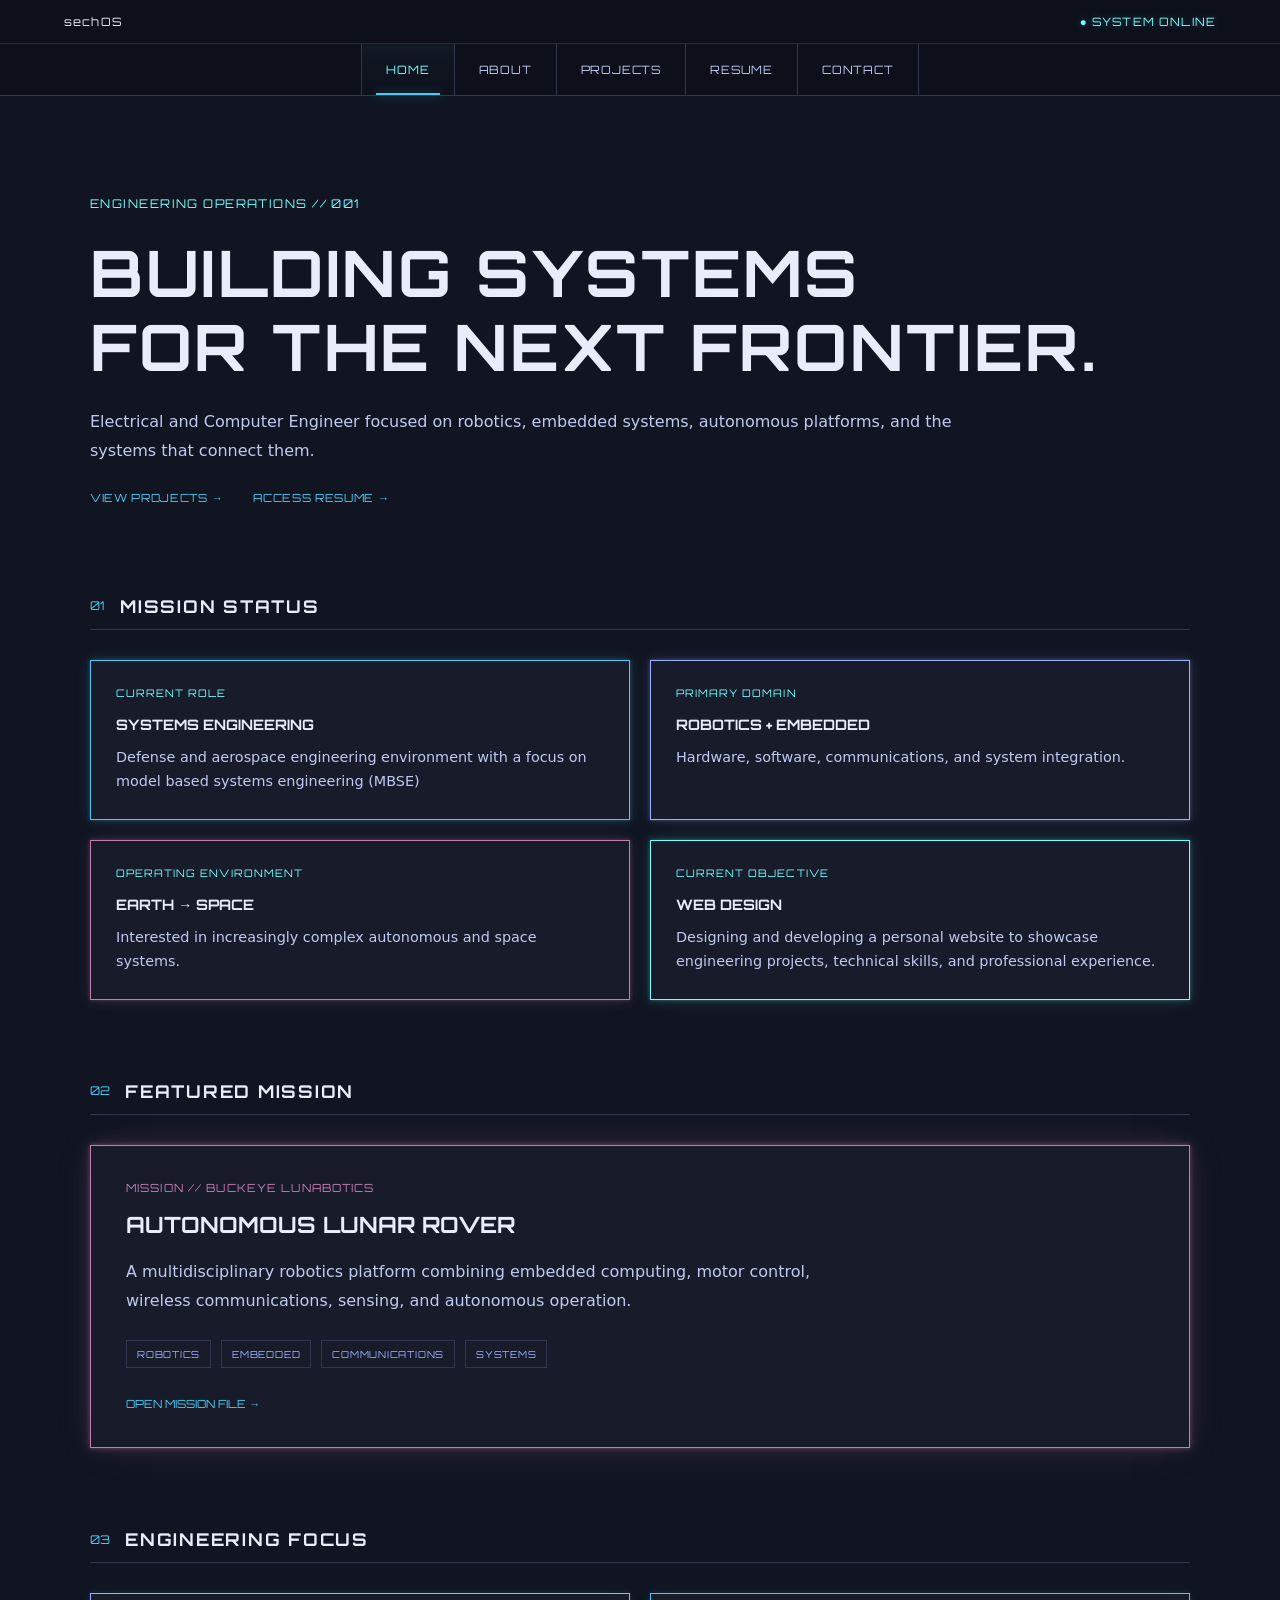
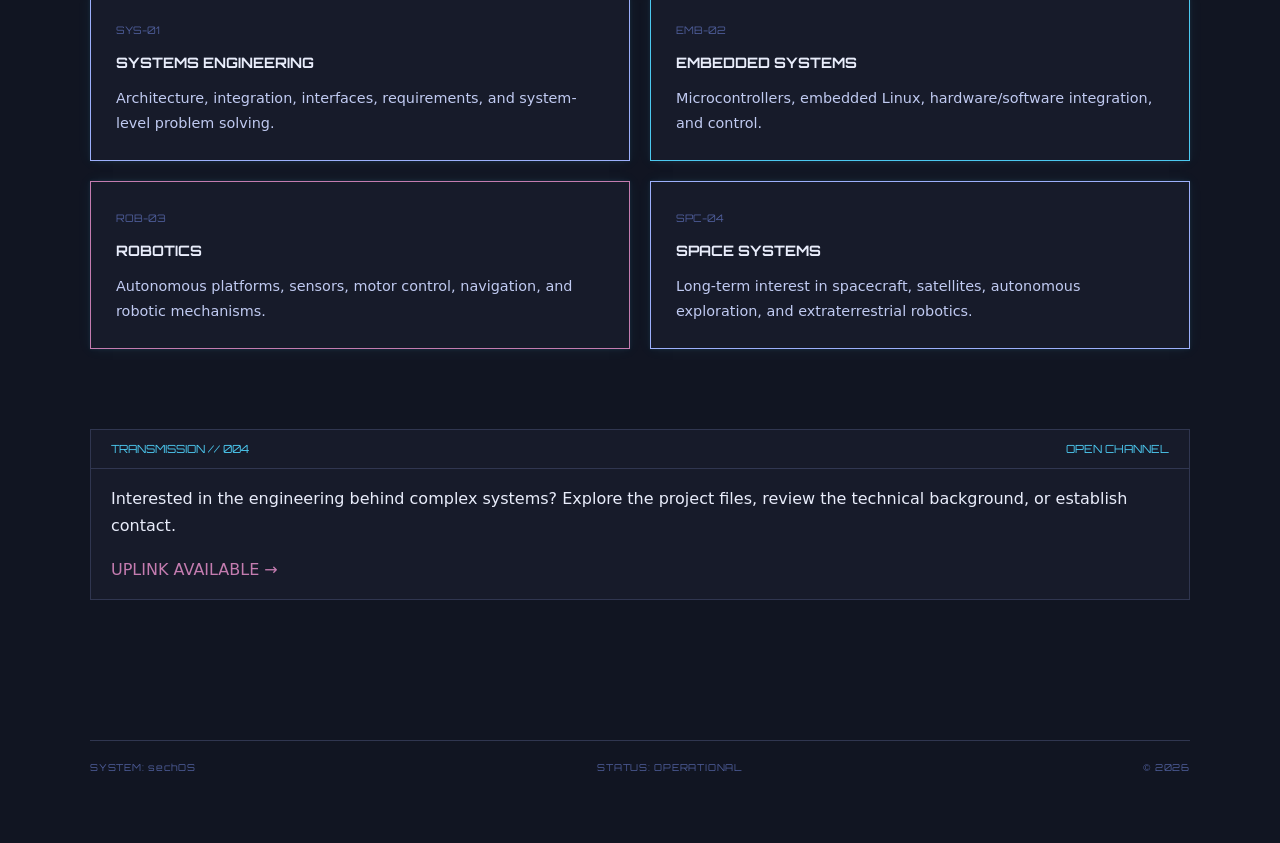
==== commit f061af2e: "fixed critical homepage error" ====
--- a/index.html
+++ b/index.html
@@ -24,7 +24,7 @@
     <header class="site-header">
         <div class="system-bar">
             <span class="system-name">
-                // Sariah Echols //
+                sechOS
             </span>
 
             <span class="system-status">
@@ -47,10 +47,6 @@
 
             <a href="resume.html">
                 RESUME
-            </a>
-
-            <a href="interests.html">
-                INTERESTS
             </a>
 
             <a href="contact.html">
@@ -115,12 +111,12 @@
                     </span>
 
                     <h3>
-                        SYSTEMS / ENGINEERING
+                        SYSTEMS ENGINEERING
                     </h3>
 
                     <p>
                         Defense and aerospace engineering
-                        environment.
+                        environment with a focus on model based systems engineering (MBSE)
                     </p>
                 </div>
 
@@ -163,12 +159,12 @@
                     </span>
 
                     <h3>
-                        SYSTEMS ENGINEERING
-                    </h3>
-
-                    <p>
-                        Designing and integrating systems
-                        that have to work as a whole.
+                        WEB DESIGN
+                    </h3>
+
+                    <p>
+                        Designing and developing a personal website to showcase engineering projects,
+                        technical skills, and professional experience.
                     </p>
                 </div>
             </div>
@@ -349,7 +345,7 @@
     ========================================== -->
     <footer class="system-footer page-container">
         <span>
-            SYSTEM: RIRI-ENG
+            SYSTEM: sechOS
         </span>
 
         <span>
--- a/css/main.css
+++ b/css/main.css
@@ -230,4 +230,351 @@
         flex-direction: column;
         gap: 10px;
     }
+}
+
+/* =========================================
+   HOME PAGE
+========================================= */
+/* HERO */
+.hero {
+    padding: 30px 0 90px;
+}
+
+.hero-label {
+    margin-bottom: 25px;
+    color: #72ffff;
+    font-family: "Orbitron", sans-serif;
+    font-size: 0.75rem;
+    letter-spacing: 0.12em;
+}
+
+.hero h1 {
+    margin: 0 0 25px;
+    color: #e9edfb;
+    font-family: "Orbitron", sans-serif;
+    font-size: clamp(2.2rem, 6vw, 4rem);
+    line-height: 1.15;
+    letter-spacing: 0.04em;
+}
+
+.hero-description {
+    max-width: 900px;
+    margin-bottom: 25px;
+    color: #c0caf1;
+    line-height: 1.8;
+}
+
+.hero-actions {
+    display: flex;
+    gap: 30px;
+}
+
+.hero-actions a {
+    color: #4CC9F0;
+    font-family: "Orbitron", sans-serif;
+    font-size: 0.7rem;
+    letter-spacing: 0.06em;
+    text-decoration: none;
+}
+
+.hero-actions a:hover {
+    color: #72ffff;
+}
+
+
+/* MISSION STATUS */
+.mission-status {
+    margin-bottom: 80px;
+}
+
+.status-grid {
+    display: grid;
+    grid-template-columns: repeat(2, 1fr);
+    gap: 20px;
+}
+
+.status-card {
+    padding: 25px;
+    border: 1px solid #303650;
+    background: #171B2A;
+}
+
+.status-label {
+    display: block;
+    margin-bottom: 15px;
+    color: #72ffff;
+    font-family: "Orbitron", sans-serif;
+    font-size: 0.65rem;
+    letter-spacing: 0.1em;
+}
+
+.status-card h3 {
+    margin: 0 0 12px;
+    color: #e9edfb;
+    font-family: "Orbitron", sans-serif;
+    font-size: 0.9rem;
+}
+
+.status-card p {
+    margin: 0;
+    color: #c0caf1;
+    font-size: 0.9rem;
+    line-height: 1.7;
+}
+
+
+/* FEATURED PROJECT */
+.featured-project {
+    margin-bottom: 80px;
+}
+
+.project-panel {
+    padding: 35px;
+    border: 1px solid #303650;
+    background: #171B2A;
+}
+
+.project-meta {
+    margin-bottom: 15px;
+    color: #C47CB0;
+    font-family: "Orbitron", sans-serif;
+    font-size: 0.7rem;
+    letter-spacing: 0.1em;
+}
+
+.project-panel h2 {
+    margin: 0 0 20px;
+    color: #e9edfb;
+    font-family: "Orbitron", sans-serif;
+    font-size: 1.4rem;
+}
+
+.project-panel p {
+    max-width: 750px;
+    color: #c0caf1;
+    line-height: 1.8;
+}
+
+.project-tags {
+    display: flex;
+    flex-wrap: wrap;
+    gap: 10px;
+    margin: 25px 0;
+}
+
+.project-tags span {
+    padding: 7px 10px;
+    border: 1px solid #303650;
+    color: #9DB0FC;
+    font-family: "Orbitron", sans-serif;
+    font-size: 0.6rem;
+    letter-spacing: 0.08em;
+}
+
+.project-panel > a {
+    color: #4CC9F0;
+    font-family: "Orbitron", sans-serif;
+    font-size: 0.7rem;
+    text-decoration: none;
+}
+
+.project-panel > a:hover {
+    color: #72ffff;
+}
+
+
+/* ENGINEERING FOCUS */
+.engineering-focus {
+    margin-bottom: 80px;
+}
+
+.focus-grid {
+    display: grid;
+    grid-template-columns: repeat(2, 1fr);
+    gap: 20px;
+}
+
+.focus-card {
+    padding: 25px;
+    border: 1px solid #303650;
+    background: #171B2A;
+}
+
+.focus-code {
+    color: #4e5d99;
+    font-family: "Orbitron", sans-serif;
+    font-size: 0.65rem;
+}
+
+.focus-card h3 {
+    margin: 15px 0;
+    color: #e9edfb;
+    font-family: "Orbitron", sans-serif;
+    font-size: 0.9rem;
+}
+
+.focus-card p {
+    margin: 0;
+    color: #c0caf1;
+    font-size: 0.9rem;
+    line-height: 1.7;
+}
+
+
+/* MOBILE */
+@media (max-width: 700px) {
+    .status-grid,
+    .focus-grid {
+        grid-template-columns: 1fr;
+    }
+
+    .hero-actions {
+        flex-direction: column;
+        gap: 15px;
+    }
+
+    .project-panel {
+        padding: 25px;
+    }
+}
+
+/* =========================================
+   NEON SYSTEM GLOW
+========================================= */
+/* Base glow for major panels */
+.status-card,
+.focus-card,
+.project-panel,
+.resume-entry,
+.contact-card {
+    position: relative;
+    border-color: #303650;
+    box-shadow:
+        0 0 4px rgba(76, 201, 240, 0.12),
+        0 0 14px rgba(76, 201, 240, 0.06);
+    transition:
+        border-color 0.25s ease,
+        box-shadow 0.25s ease,
+        transform 0.25s ease;
+}
+
+/* =========================================
+   MISSION STATUS
+========================================= */
+/* Cyan */
+.status-card:nth-child(1) {
+    border-color: #4CC9F0;
+    box-shadow:
+        0 0 4px rgba(76, 201, 240, 0.35),
+        0 0 14px rgba(76, 201, 240, 0.14);
+}
+
+/* Blue */
+.status-card:nth-child(2) {
+    border-color: #9DB0FC;
+    box-shadow:
+        0 0 4px rgba(157, 176, 252, 0.35),
+        0 0 14px rgba(157, 176, 252, 0.14);
+}
+
+/* Pink */
+.status-card:nth-child(3) {
+    border-color: #C47CB0;
+    box-shadow:
+        0 0 4px rgba(196, 124, 176, 0.35),
+        0 0 14px rgba(196, 124, 176, 0.14);
+}
+
+/* Cyan again */
+.status-card:nth-child(4) {
+    border-color: #72ffff;
+    box-shadow:
+        0 0 4px rgba(114, 255, 255, 0.35),
+        0 0 14px rgba(114, 255, 255, 0.14);
+}
+
+/* =========================================
+   HOVER STATE
+========================================= */
+.status-card:hover,
+.focus-card:hover,
+.contact-card:hover {
+    transform: translateY(-3px);
+    border-color: #72ffff;
+    box-shadow:
+        0 0 5px rgba(114, 255, 255, 0.55),
+        0 0 18px rgba(114, 255, 255, 0.22),
+        0 0 35px rgba(114, 255, 255, 0.08);
+}
+
+/* =========================================
+   FEATURED MISSION
+========================================= */
+.project-panel {
+    border-color: #C47CB0;
+
+    box-shadow:
+        0 0 5px rgba(196, 124, 176, 0.45),
+        0 0 18px rgba(196, 124, 176, 0.16),
+        0 0 40px rgba(196, 124, 176, 0.07);
+}
+
+.project-panel:hover {
+    border-color: #72ffff;
+
+    box-shadow:
+        0 0 5px rgba(114, 255, 255, 0.55),
+        0 0 20px rgba(114, 255, 255, 0.20),
+        0 0 45px rgba(114, 255, 255, 0.08);
+}
+
+/* =========================================
+   ENGINEERING FOCUS
+========================================= */
+.focus-card:nth-child(1) {
+    border-color: #9DB0FC;
+}
+
+.focus-card:nth-child(2) {
+    border-color: #4CC9F0;
+}
+
+.focus-card:nth-child(3) {
+    border-color: #C47CB0;
+}
+
+.focus-card:nth-child(4) {
+    border-color: #9DB0FC;
+}
+
+/* =========================================
+   SUBTLE ANIMATED AMBIENT GLOW
+========================================= */
+@keyframes neon-breathe {
+    0%,
+    100% {
+        filter: brightness(1);
+    }
+
+    50% {
+        filter: brightness(1.04);
+    }
+}
+
+.status-card,
+.focus-card,
+.project-panel {
+    animation: neon-breathe 5s ease-in-out infinite;
+}
+
+/* =========================================
+   ACCESSIBILITY
+========================================= */
+@media (prefers-reduced-motion: reduce) {
+
+    .status-card,
+    .focus-card,
+    .project-panel {
+        animation: none;
+    }
 }
